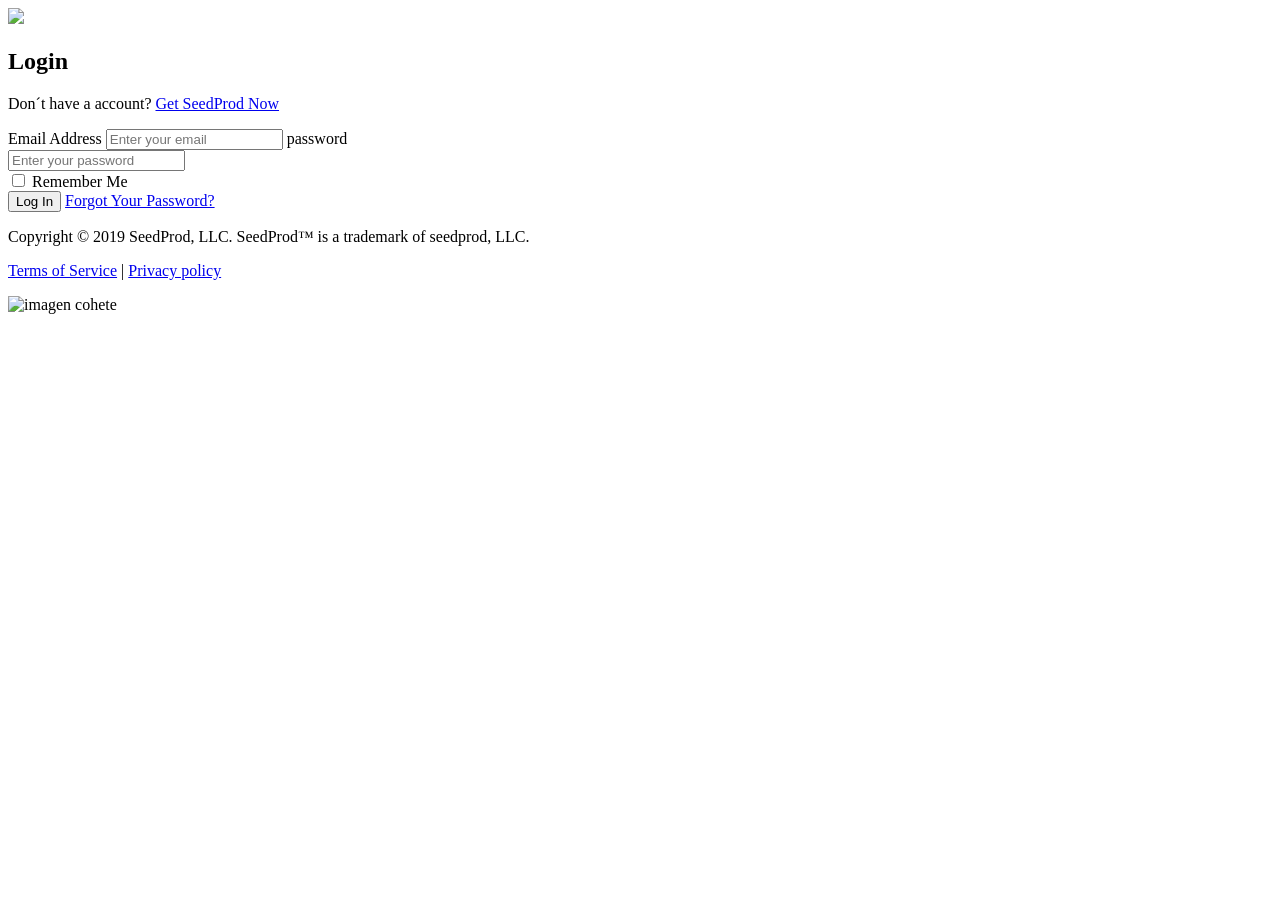
==== main/index.html @ b6afc393 "create template" ====
<!DOCTYPE html>
<html lang="en">
<head>
    <meta charset="UTF-8">
    <meta name="viewport" content="width=device-width, initial-scale=1.0">
    <title>Login</title>
    <link rel="stylesheet" href="style.css">
</head>
<body>
    <!--color hexadecimal del boton texto : #DD4A1F-->
    <div  class="login-container">
        <div class="login-box">
            <div class="left-panel">
                <div class="logo"> 
                    <img src="logo.svg">
                </div>
                <h2>Login</h2>
                <p class="signup-text">Don´t have a account? <a href="#">Get SeedProd Now</a></p>
                

                <form id="LoginForm">
                    <label for="email">Email Address</label>
                    <input type="email" id="email" placeholder="Enter your email" required>
                    
                    
                    <label for="password">password</label>
                    <div class="password-field">
                    <input type="password" id="password" placeholder="Enter your password" required>
                    
                    </div>


                    <div class="remember-me">
                        <input type="checkbox" id="remember-me">
                        <label for="remember">Remember Me</label>
                    </div>

                    <button type="submit" class="btn">Log In</button>

                    <a href="#" class="forgot-password">Forgot Your Password?</a>
                </form>
                

                <footer>
                    <p>Copyright © 2019 SeedProd, LLC. SeedProd™ is a trademark of seedprod, LLC.</p>
                    <p><a href="#">Terms of Service</a> | <a href="#">Privacy policy</a></p>  
                </footer>
            </div>

            <div class="rigth-panel">
                <img src="cohete.png" alt="imagen cohete">
            </div>
        </div>
    </div>
<script src="script.js"></script>
</body>
</html>
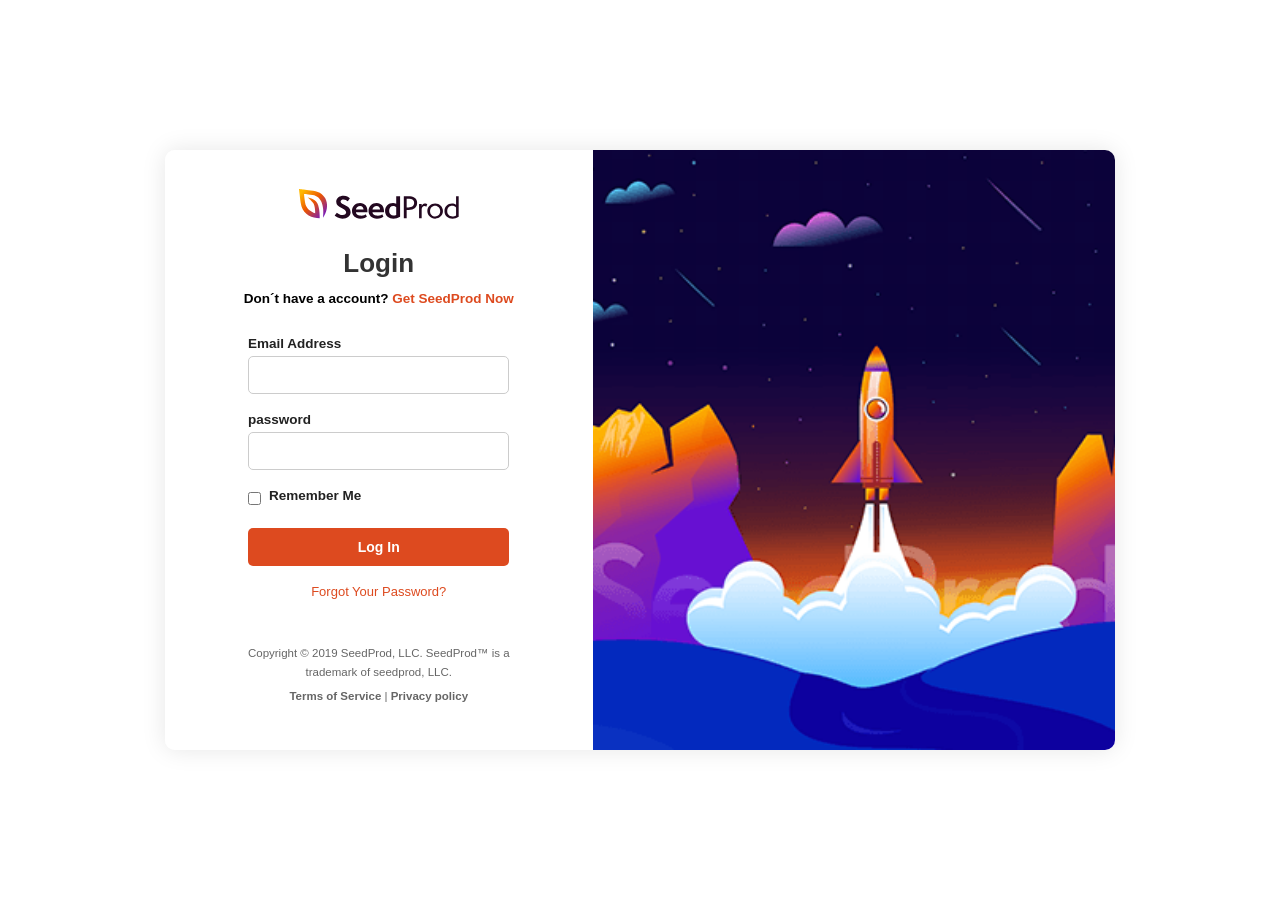
==== commit a753bfb1: "styles and final delivery" ====
--- a/main/index.html
+++ b/main/index.html
@@ -4,15 +4,15 @@
     <meta charset="UTF-8">
     <meta name="viewport" content="width=device-width, initial-scale=1.0">
     <title>Login</title>
-    <link rel="stylesheet" href="style.css">
+    <link rel="stylesheet" href="../assets/styles/login.css">
 </head>
 <body>
-    <!--color hexadecimal del boton texto : #DD4A1F-->
+
     <div  class="login-container">
         <div class="login-box">
             <div class="left-panel">
                 <div class="logo"> 
-                    <img src="logo.svg">
+                    <img src="../assets/images/logo.svg">
                 </div>
                 <h2>Login</h2>
                 <p class="signup-text">Don´t have a account? <a href="#">Get SeedProd Now</a></p>
@@ -20,12 +20,12 @@
 
                 <form id="LoginForm">
                     <label for="email">Email Address</label>
-                    <input type="email" id="email" placeholder="Enter your email" required>
+                    <input type="email" id="email"  required>
                     
                     
                     <label for="password">password</label>
                     <div class="password-field">
-                    <input type="password" id="password" placeholder="Enter your password" required>
+                    <input type="password" id="password" required>
                     
                     </div>
 
@@ -48,7 +48,7 @@
             </div>
 
             <div class="rigth-panel">
-                <img src="cohete.png" alt="imagen cohete">
+                <img src="../assets/images/cohete.png" alt="imagen cohete">
             </div>
         </div>
     </div>
--- a/assets/styles/login.css
+++ b/assets/styles/login.css
@@ -0,0 +1,227 @@
+* {
+    margin: 0;
+    padding: 0;
+    box-sizing: border-box;
+    font-family: "Open Sans", Arial, sans-serif;
+}
+
+
+body {
+    background-color: #ffffff;
+    display: flex;
+    justify-content: center;
+    align-items: center;
+    min-height: 100vh;
+}
+
+
+.login-container {
+    width: 100%;
+    height: 100vh;
+    display: flex;
+    justify-content: center;
+    align-items: center;
+}
+
+
+.login-box {
+    display: flex;
+    width: 950px;
+    height: 600px;
+    border-radius: 10px;
+    overflow: hidden;
+    box-shadow: 0 0 25px rgba(0, 0, 0, 0.1);
+    background-color: #fff;
+}
+
+
+.left-panel {
+    width: 45%;
+    padding: 45px 60px;
+    display: flex;
+    flex-direction: column;
+    justify-content: center;
+    background-color: #fff;
+    text-align: center; 
+}
+
+
+.left-panel .logo img {
+    width: 160px; 
+    margin-bottom: 25px;
+}
+
+
+.left-panel h2 {
+    font-size: 26px;
+    font-weight: 600;
+    color: #333;
+    margin-bottom: 12px;
+}
+
+
+.signup-text {
+    font-size: 13.5px;
+    margin-bottom: 30px;
+    font-weight: bold;
+}
+
+
+.signup-text a {
+    color: #DD4A1F;
+    text-decoration: none;
+    font-weight: 600;
+}
+
+
+.signup-text a:hover {
+    text-decoration: underline;
+}
+
+
+form {
+    display: flex;
+    flex-direction: column;
+    text-align: left; 
+    margin: 0 auto;
+    width: 85%;
+}
+
+
+form label {
+    font-weight: 600;
+    font-size: 13.5px;
+    color: #222;
+    margin-bottom: 5px;
+}
+
+
+form input[type="email"],
+form input[type="password"] {
+    width: 100%;
+    padding: 10px 12px;
+    border: 1px solid #ccc;
+    border-radius: 5px;
+    outline: none;
+    font-size: 14px;
+    margin-bottom: 18px;
+    transition: border 0.3s;
+}
+
+
+form input[type="email"]:focus,
+form input[type="password"]:focus {
+    border-color: #DD4A1F;
+}
+
+
+.remember-me {
+    display: flex;
+    align-items: center;
+    margin-bottom: 20px;
+    gap: 8px;
+    font-size: 13px;
+    color: #333;
+}
+
+
+.btn {
+    background-color: #DD4A1F;
+    color: #fff;
+    border: none;
+    border-radius: 5px;
+    font-weight: 600;
+    padding: 11px;
+    font-size: 14px;
+    cursor: pointer;
+    transition: background 0.3s;
+    width: 100%;
+}
+
+
+.btn:hover {
+    background-color: #c43f1a;
+}
+
+
+.forgot-password {
+    display: block;
+    text-align: center;
+    margin-top: 18px;
+    font-size: 13px;
+    color: #DD4A1F;
+    text-decoration: none;
+}
+
+
+.forgot-password:hover {
+    text-decoration: underline;
+}
+
+
+footer {
+    margin-top: 45px;
+    text-align: center;
+    font-size: 11.5px;
+    line-height: 1.6;
+    color: #666;
+}
+
+
+footer p {
+    margin-bottom: 6px;
+}
+
+
+footer a {
+    color: #666; 
+    text-decoration: none;
+    font-weight: 600;
+}
+
+
+footer a:hover {
+    text-decoration: underline;
+}
+
+
+.rigth-panel {
+    width: 55%;
+    position: relative;
+    overflow: hidden;
+    background-color: #fff; 
+    display: flex;
+    justify-content: center;
+    align-items: center;
+}
+
+
+.rigth-panel img {
+    width: auto;
+    height: 100%;
+    object-fit: contain; 
+    object-position: center;
+}
+
+
+@media (max-width: 992px) {
+    .login-box {
+        flex-direction: column;
+        width: 90%;
+        height: auto;
+    }
+
+    .left-panel, .rigth-panel {
+        width: 100%;
+        height: auto;
+    }
+
+    .left-panel {
+        padding: 40px;
+    }
+
+    footer {
+        margin-top: 30px;
+    }
+}
+
